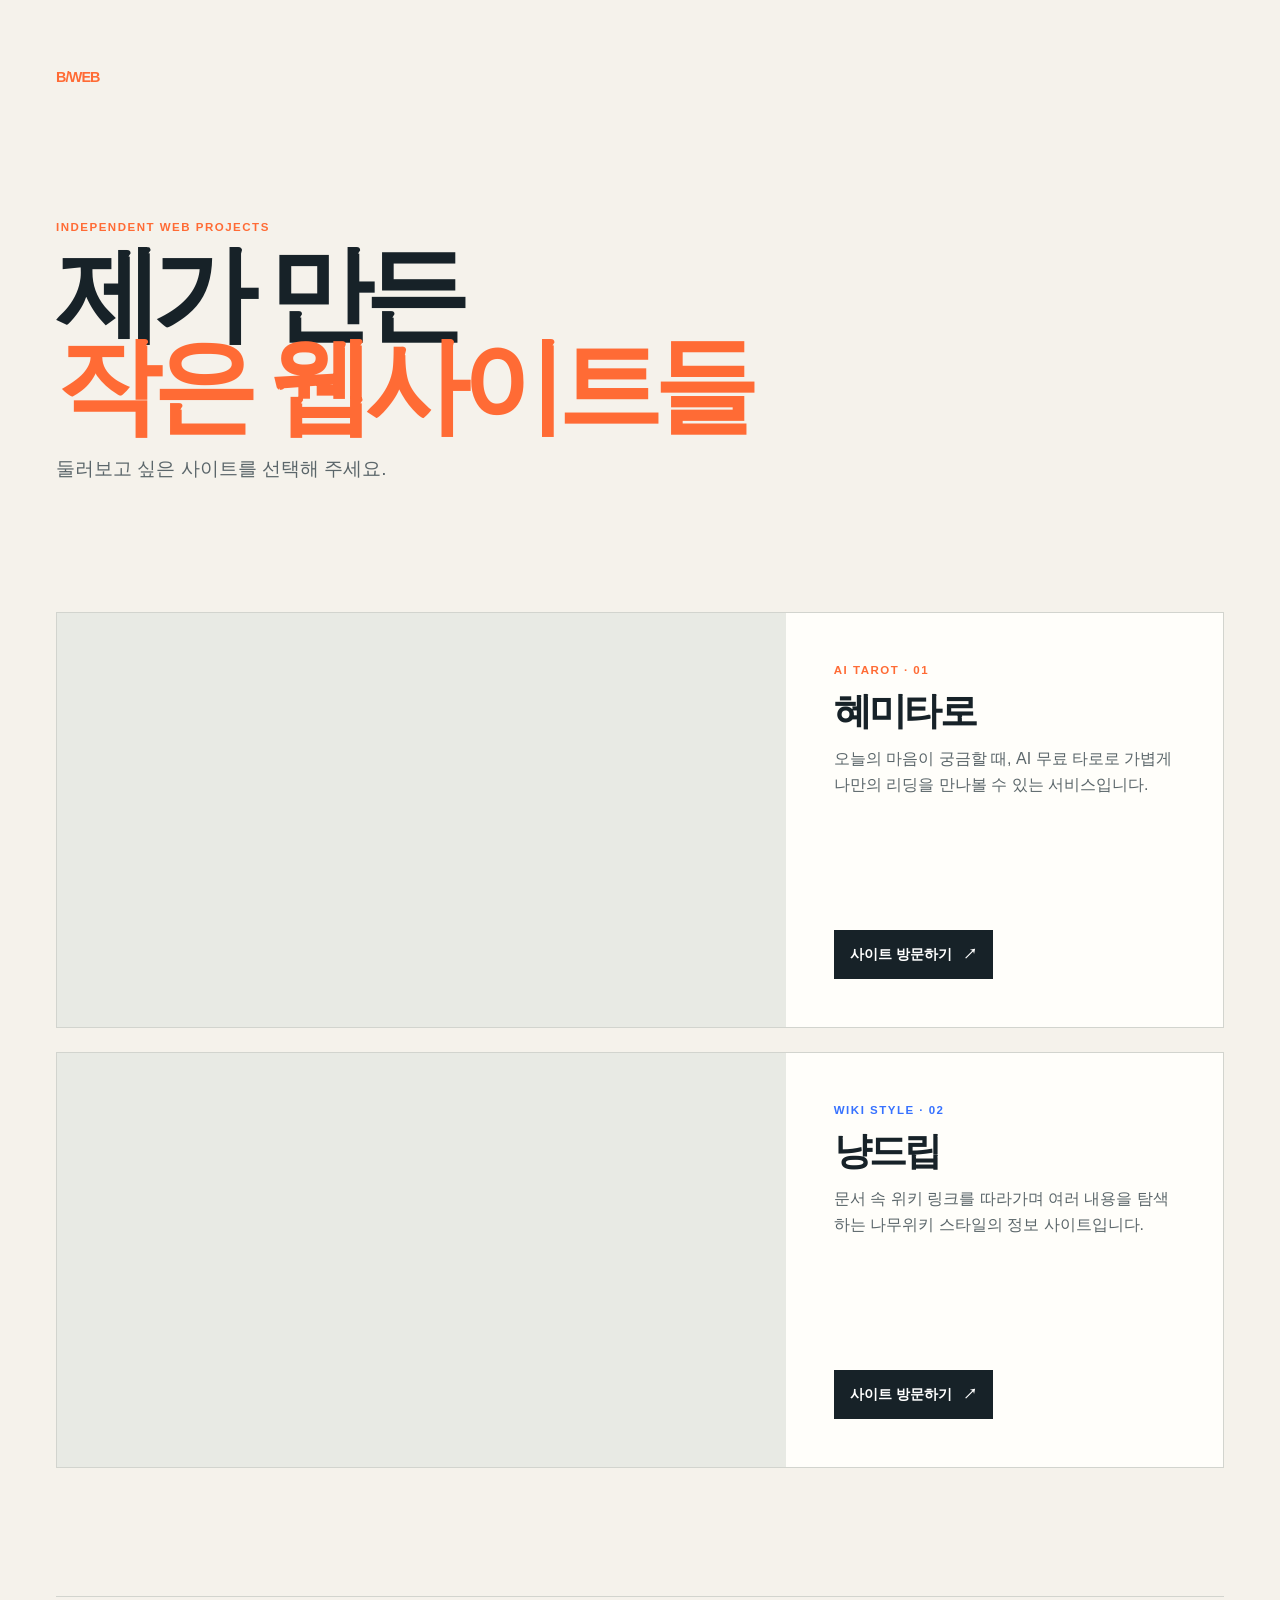
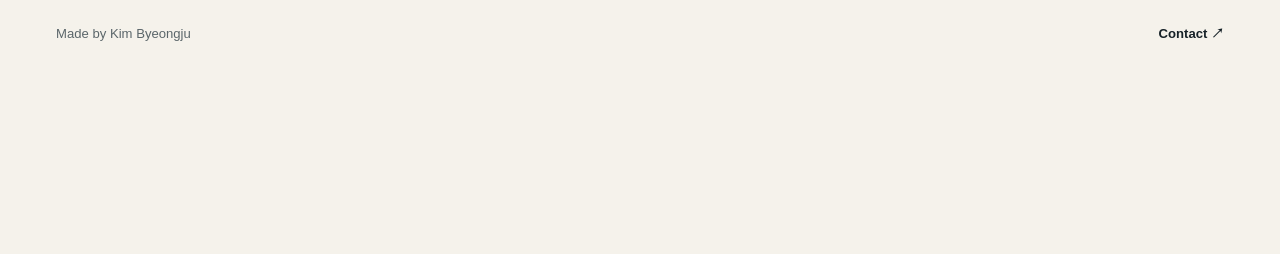
==== site-card/index.html @ 4cffa7d6 "commit message" ====
<!doctype html>
<html lang="ko">
  <head>
    <meta charset="UTF-8" />
    <meta name="viewport" content="width=device-width, initial-scale=1.0" />
    <meta name="description" content="김병주가 만든 웹사이트를 소개하는 링크 페이지입니다." />
    <title>김병주의 웹사이트 모음</title>
    <link rel="stylesheet" href="css/style.css" />
  </head>
  <body>
    <!-- 키보드로 이용할 때 메뉴를 건너뛰고 사이트 카드로 바로 이동할 수 있습니다. -->
    <a class="skip-link" href="#sites">사이트 목록으로 건너뛰기</a>

    <main class="page-shell">
      <header class="hero">
        <a class="brand" href="#top" aria-label="첫 화면으로 이동">B/WEB</a>
        <p class="eyebrow">INDEPENDENT WEB PROJECTS</p>
        <h1 id="top">제가 만든<br /><span>작은 웹사이트들</span></h1>
        <p class="intro">둘러보고 싶은 사이트를 선택해 주세요.</p>
      </header>

      <!-- 새로운 사이트를 추가할 때는 아래 article.site-card 하나를 복사하면 됩니다. -->
      <section class="site-list" id="sites" aria-label="만든 사이트 목록">
        <article class="site-card tarot-card">
          <!-- 모바일에서는 긴 미리보기보다 먼저 방문할 수 있도록 위쪽에만 보이는 버튼입니다. -->
          <a class="visit-button mobile-visit" href="https://hyemitarot.com" target="_blank" rel="noreferrer">
            사이트 방문하기 <span aria-hidden="true">↗</span>
          </a>
          <a class="site-image" href="https://hyemitarot.com" target="_blank" rel="noreferrer">
            <!-- picture의 source는 화면이 48rem 이하일 때 모바일 캡처를 선택합니다. -->
            <picture>
              <source media="(max-width: 48rem)" srcset="../assets/hyemitarot-mobile-preview.png" />
              <img src="../assets/hyemitarot-preview.png" alt="혜미타로 사이트 화면 미리보기" />
            </picture>
          </a>
          <div class="site-content">
            <p class="site-type">AI TAROT · 01</p>
            <h2>혜미타로</h2>
            <p>
              오늘의 마음이 궁금할 때, AI 무료 타로로 가볍게 나만의 리딩을 만나볼 수 있는 서비스입니다.
            </p>
            <a class="visit-button" href="https://hyemitarot.com" target="_blank" rel="noreferrer">
              사이트 방문하기 <span aria-hidden="true">↗</span>
            </a>
          </div>
        </article>

        <article class="site-card wiki-card">
          <a class="visit-button mobile-visit" href="https://nyangdrip.com" target="_blank" rel="noreferrer">
            사이트 방문하기 <span aria-hidden="true">↗</span>
          </a>
          <a class="site-image" href="https://nyangdrip.com" target="_blank" rel="noreferrer">
            <!-- PC와 모바일에서 각 화면에 맞는 사이트 미리보기를 보여 줍니다. -->
            <picture>
              <source media="(max-width: 48rem)" srcset="../assets/nyangdrip-mobile-preview.png" />
              <img src="../assets/nyangdrip-preview.png" alt="냥드립 사이트 화면 미리보기" />
            </picture>
          </a>
          <div class="site-content">
            <p class="site-type">WIKI STYLE · 02</p>
            <h2>냥드립</h2>
            <p>
              문서 속 위키 링크를 따라가며 여러 내용을 탐색하는 나무위키 스타일의 정보 사이트입니다.
            </p>
            <a class="visit-button" href="https://nyangdrip.com" target="_blank" rel="noreferrer">
              사이트 방문하기 <span aria-hidden="true">↗</span>
            </a>
          </div>
        </article>
      </section>

      <footer class="footer">
        <p>Made by Kim Byeongju</p>
        <a href="https://mail.google.com/mail/?view=cm&amp;fs=1&amp;to=darkping1979@gmail.com" target="_blank" rel="noreferrer">
          Contact <span aria-hidden="true">↗</span>
        </a>
      </footer>
    </main>
  </body>
</html>
---- site-card/css/style.css ----
/* 여기의 색상 변수만 바꾸면 페이지 전체 분위기를 쉽게 바꿀 수 있습니다. */
:root {
  --ink: #172228;
  --paper: #f5f2eb;
  --card: #fffefa;
  --muted: #5b666a;
  --line: #d2d4ce;
  --orange: #ff6b35;
  --blue: #3772ff;
  --max-width: 73rem;
}

* { box-sizing: border-box; }
html { scroll-behavior: smooth; }
body { margin: 0; background: var(--paper); color: var(--ink); font-family: Arial, "Noto Sans KR", sans-serif; line-height: 1.65; }
a { color: inherit; text-decoration: none; }
img { max-width: 100%; }

.page-shell { width: min(100% - clamp(2rem, 8vw, 7rem), var(--max-width)); margin-inline: auto; }
.skip-link { position: fixed; top: 1rem; left: 1rem; z-index: 10; padding: 0.5rem 0.75rem; background: var(--ink); color: white; transform: translateY(-200%); }
.skip-link:focus { transform: translateY(0); }

/* 첫 화면은 명함의 제목 영역입니다. 사진 대신 브랜드와 사이트 목록의 목적을 보여 줍니다. */
.hero { padding-block: clamp(2rem, 5vw, 4rem) clamp(4rem, 10vw, 8rem); }
.brand { display: inline-block; margin-bottom: clamp(4rem, 10vw, 9rem); color: var(--orange); font-size: 0.9rem; font-weight: 800; letter-spacing: -0.06em; }
.eyebrow, .site-type { margin: 0 0 0.7rem; font-size: 0.72rem; font-weight: 800; letter-spacing: 0.13em; }
.eyebrow { color: var(--orange); }
h1, h2, p { margin-top: 0; }
h1 { max-width: 60rem; margin-bottom: 1.25rem; font-size: clamp(3.2rem, 8.2vw, 7.2rem); line-height: 0.88; letter-spacing: -0.085em; }
h1 span { color: var(--orange); }
.intro { margin-bottom: 0; color: var(--muted); font-size: clamp(1rem, 2vw, 1.2rem); }

/* PC에서는 각 카드가 사진과 설명을 나란히 보여 줍니다. */
.site-list { display: grid; gap: 1.5rem; padding-bottom: clamp(5rem, 10vw, 8rem); }
.site-card { display: grid; grid-template-columns: minmax(0, 1.25fr) minmax(18rem, 0.75fr); min-height: 26rem; overflow: hidden; border: 1px solid var(--line); background: var(--card); }
.site-image { display: block; overflow: hidden; background: #e8eae4; }
.site-image picture { display: block; height: 100%; }
.site-image img { display: block; width: 100%; height: 100%; object-fit: cover; object-position: center top; transition: transform 0.35s ease; }
.site-image:hover img, .site-image:focus-visible img { transform: scale(1.035); }
.site-content { display: flex; flex-direction: column; padding: clamp(1.6rem, 4vw, 3rem); }
.site-type { color: var(--orange); }
.wiki-card .site-type { color: var(--blue); }
.site-content h2 { margin-bottom: 1rem; font-size: clamp(2rem, 3vw, 3rem); line-height: 1; letter-spacing: -0.07em; }
.site-content > p:not(.site-type) { max-width: 22rem; color: var(--muted); }
.visit-button { display: inline-flex; gap: 0.7rem; align-items: center; width: fit-content; margin-top: auto; padding: 0.8rem 1rem; background: var(--ink); color: white; font-size: 0.9rem; font-weight: 700; transition: background 0.2s, transform 0.2s; }
.mobile-visit { display: none; }
.tarot-card .visit-button:hover, .tarot-card .visit-button:focus-visible { background: var(--orange); transform: translateY(-2px); }
.wiki-card .visit-button:hover, .wiki-card .visit-button:focus-visible { background: var(--blue); transform: translateY(-2px); }

.footer { display: flex; justify-content: space-between; gap: 1rem; padding-block: 1.6rem; border-top: 1px solid var(--line); color: var(--muted); font-size: 0.82rem; }
.footer p { margin: 0; }
.footer a { color: var(--ink); font-weight: 700; }
.footer a:hover, .footer a:focus-visible { color: var(--orange); }
:focus-visible { outline: 3px solid color-mix(in srgb, var(--orange) 55%, white); outline-offset: 3px; }

/* 태블릿부터는 카드 안의 이미지와 설명을 위아래로 쌓아 여백을 확보합니다. */
@media (max-width: 48rem) {
  .site-card { grid-template-columns: 1fr; }
  /* 캡처 원본(390×844)과 같은 비율을 써서 여백이나 추가 잘림 없이 보여 줍니다. */
  .site-image { display: grid; aspect-ratio: 390 / 844; place-items: center; border-bottom: 1px solid var(--line); }
  .site-image img { object-fit: contain; }
  .site-content { min-height: 16rem; }
  /* PC용 설명 아래 버튼은 숨기고, 카드 맨 위의 모바일 버튼만 보여 줍니다. */
  .site-content .visit-button { display: none; }
  .mobile-visit { display: flex; width: calc(100% - 2rem); justify-content: center; margin: 1rem 1rem 0; }
  /* 작은 화면에서는 버튼을 카드 폭 안에서 꽉 채워 정렬 문제를 막습니다. */
  .visit-button { justify-content: center; width: 100%; max-width: 100%; }
}

/* 휴대폰에서 글자와 버튼이 너무 작거나 붙어 보이지 않도록 한 번 더 조정합니다. */
@media (max-width: 32rem) {
  .page-shell { width: min(100% - 2rem, var(--max-width)); }
  .hero { padding-bottom: 4rem; }
  .site-list { gap: 1rem; }
  .site-content { min-height: 15rem; padding: 1.4rem; }
  .footer { flex-direction: column; }
}

/* 사용자가 움직임 줄이기를 켠 경우 카드 확대 효과를 거의 없앱니다. */
@media (prefers-reduced-motion: reduce) {
  html { scroll-behavior: auto; }
  *, *::before, *::after { transition-duration: 0.01ms !important; }
}
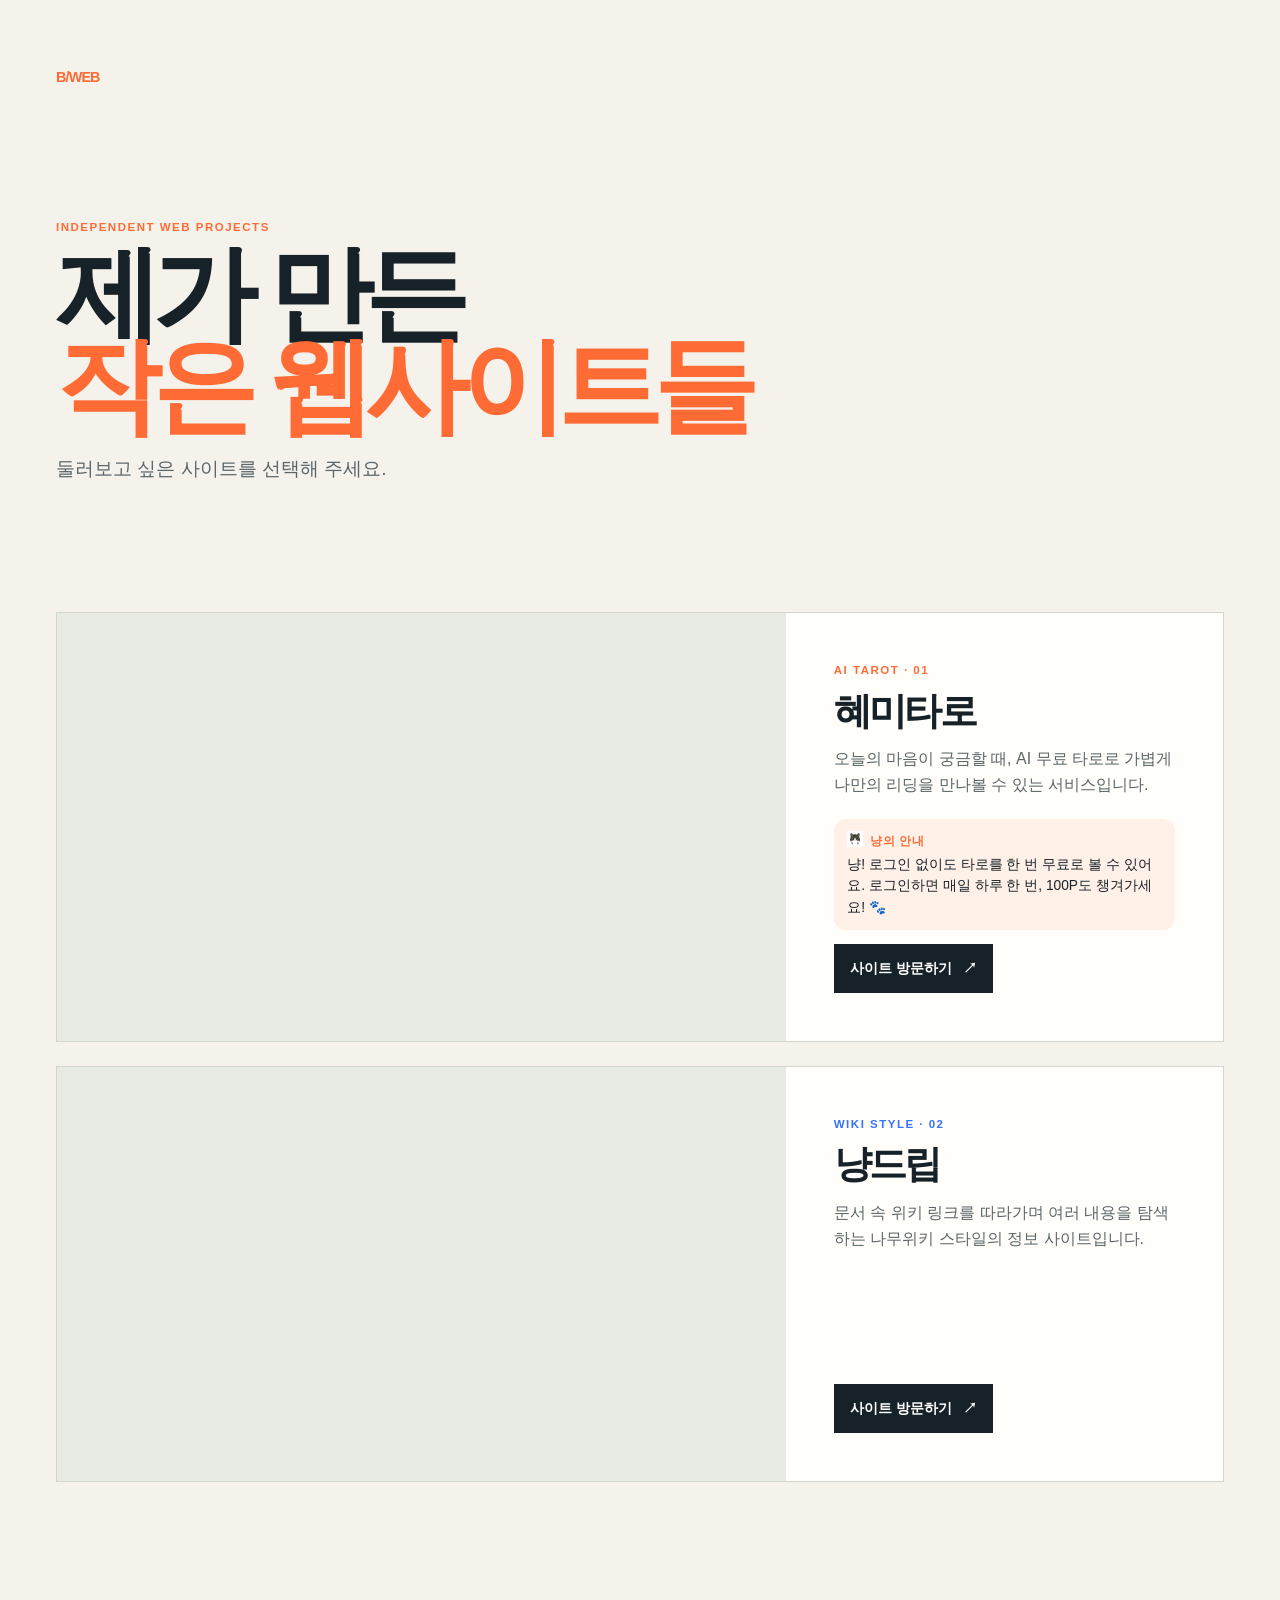
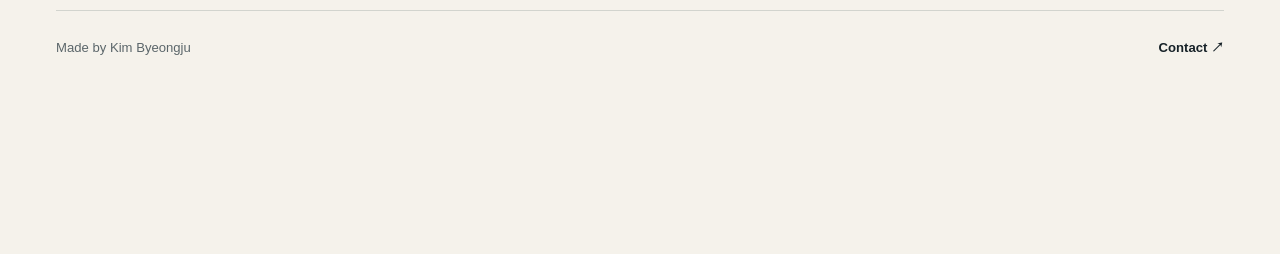
==== commit fd88180a: "Add site card previews and gitignore" ====
--- a/site-card/index.html
+++ b/site-card/index.html
@@ -39,6 +39,11 @@
             <p>
               오늘의 마음이 궁금할 때, AI 무료 타로로 가볍게 나만의 리딩을 만나볼 수 있는 서비스입니다.
             </p>
+            <!-- 이용 혜택은 일반 설명과 구분해 고양이의 안내 말풍선으로 보여 줍니다. -->
+            <p class="cat-message">
+              <span><img class="cat-icon" src="../assets/nyangdrip-favicon.ico" alt="" /> 냥의 안내</span>
+              냥! 로그인 없이도 타로를 한 번 무료로 볼 수 있어요. 로그인하면 매일 하루 한 번, 100P도 챙겨가세요! 🐾
+            </p>
             <a class="visit-button" href="https://hyemitarot.com" target="_blank" rel="noreferrer">
               사이트 방문하기 <span aria-hidden="true">↗</span>
             </a>
--- a/site-card/css/style.css
+++ b/site-card/css/style.css
@@ -42,6 +42,11 @@
 .wiki-card .site-type { color: var(--blue); }
 .site-content h2 { margin-bottom: 1rem; font-size: clamp(2rem, 3vw, 3rem); line-height: 1; letter-spacing: -0.07em; }
 .site-content > p:not(.site-type) { max-width: 22rem; color: var(--muted); }
+/* 혜미타로의 이용 혜택은 작은 말풍선처럼 보여 일반 소개와 구분합니다. */
+.cat-message { margin-top: 0.25rem; padding: 0.75rem 0.85rem; border-radius: 0.75rem; background: #fff0e8; color: var(--ink) !important; font-size: 0.86rem; line-height: 1.55; }
+.cat-message span { display: block; margin-bottom: 0.2rem; color: var(--orange); font-size: 0.72rem; font-weight: 800; letter-spacing: 0.05em; }
+/* 냥드립 파비콘을 글자 크기에 맞춰 안내 라벨의 아이콘으로 사용합니다. */
+.cat-icon { width: 1rem; height: 1rem; margin-right: 0.2rem; vertical-align: -0.15em; }
 .visit-button { display: inline-flex; gap: 0.7rem; align-items: center; width: fit-content; margin-top: auto; padding: 0.8rem 1rem; background: var(--ink); color: white; font-size: 0.9rem; font-weight: 700; transition: background 0.2s, transform 0.2s; }
 .mobile-visit { display: none; }
 .tarot-card .visit-button:hover, .tarot-card .visit-button:focus-visible { background: var(--orange); transform: translateY(-2px); }
